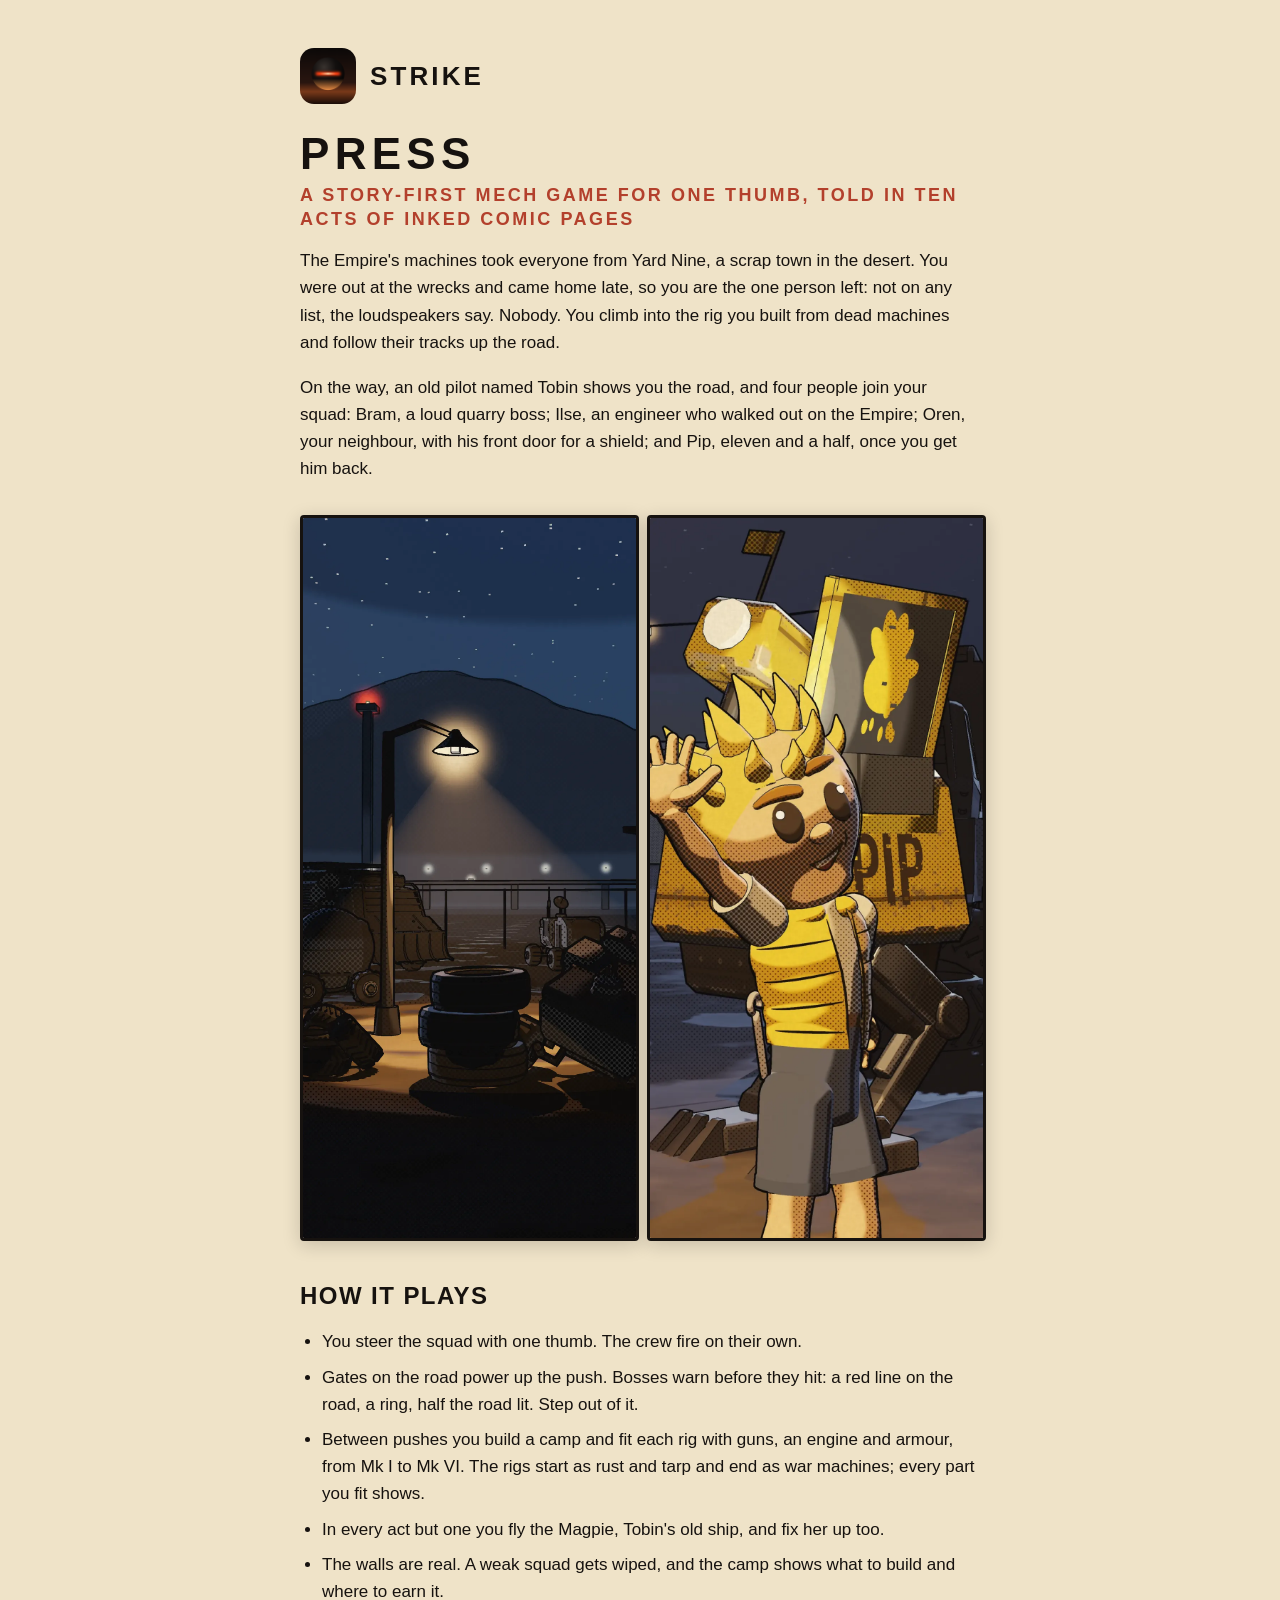
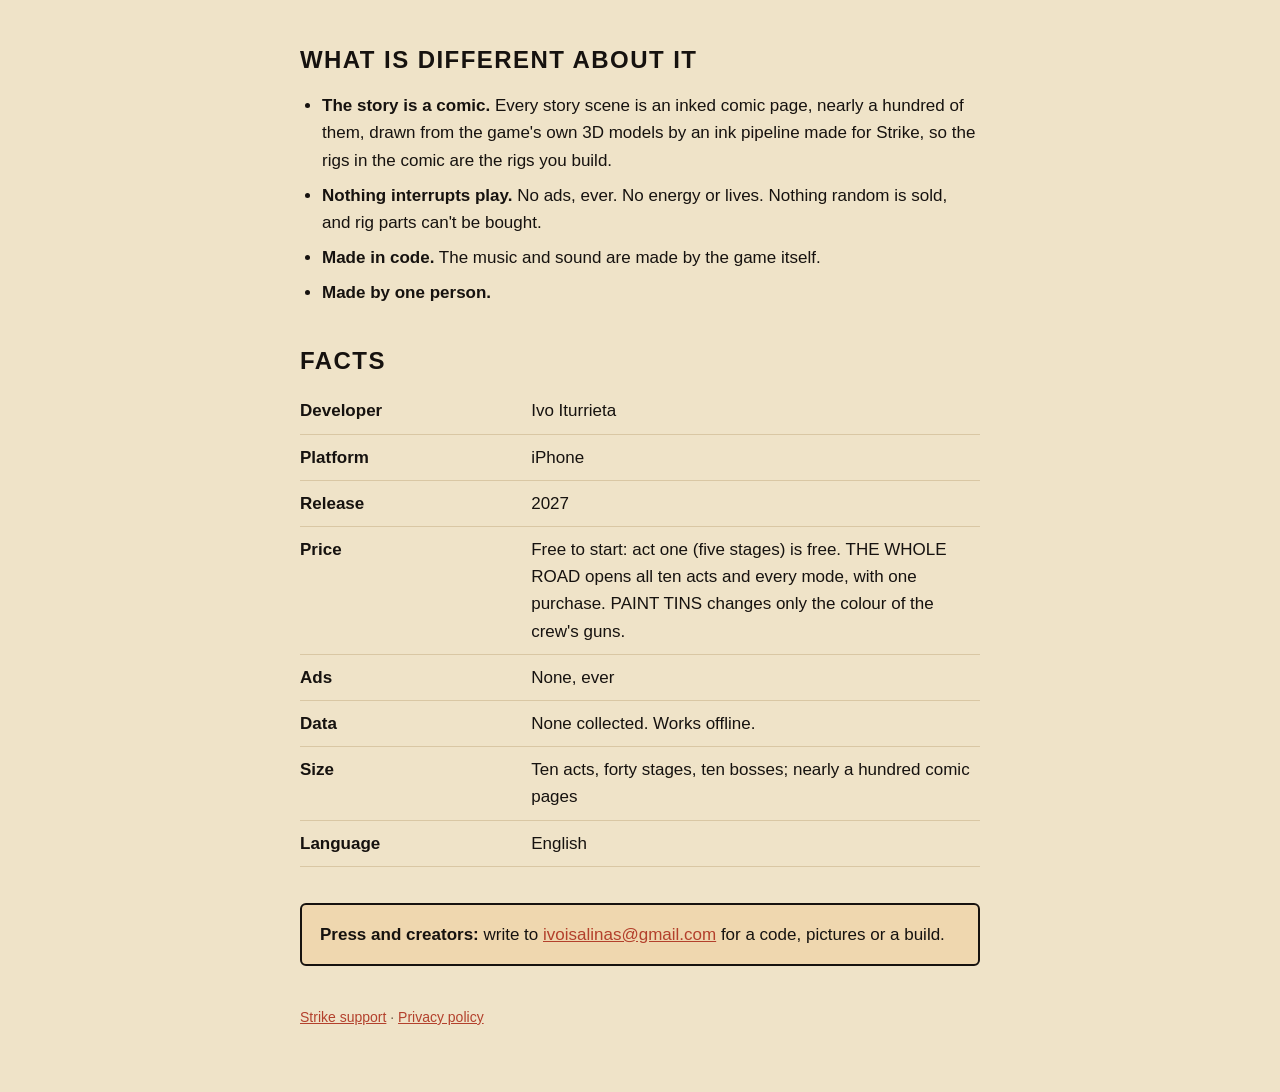
==== press.html @ 340314aa "Strike support, privacy and press pages" ====
<!doctype html>
<html lang="en">
<head>
<meta charset="utf-8">
<meta name="viewport" content="width=device-width, initial-scale=1">
<title>Strike · Press</title>
<meta name="description" content="Strike: a story-first mech game for one thumb, told in ten acts of inked comic pages. Facts and pictures for press.">
<link rel="icon" href="icon-256.png">
<link rel="stylesheet" href="style.css">
</head>
<body>
<main>
  <div class="top"><img src="icon-256.png" alt="Strike's icon"><a href="index.html">STRIKE</a></div>
  <h1>Press</h1>
  <p class="tag">A story-first mech game for one thumb, told in ten acts of inked comic pages</p>

  <p>The Empire's machines took everyone from Yard Nine, a scrap town in the desert. You were out at the wrecks and
  came home late, so you are the one person left: not on any list, the loudspeakers say. Nobody. You climb into the rig
  you built from dead machines and follow their tracks up the road.</p>

  <p>On the way, an old pilot named Tobin shows you the road, and four people join your squad: Bram, a loud quarry
  boss; Ilse, an engineer who walked out on the Empire; Oren, your neighbour, with his front door for a shield; and
  Pip, eleven and a half, once you get him back.</p>

  <div class="pages">
    <img src="yard-nine.webp" alt="The opening comic page: Yard Nine at night. 'Yard Nine. Home.'" loading="lazy">
    <img src="pip.webp" alt="Pip waving in front of his yellow rig." loading="lazy">
  </div>

  <h2>How it plays</h2>
  <ul>
    <li>You steer the squad with one thumb. The crew fire on their own.</li>
    <li>Gates on the road power up the push. Bosses warn before they hit: a red line on the road, a ring, half the road
      lit. Step out of it.</li>
    <li>Between pushes you build a camp and fit each rig with guns, an engine and armour, from Mk I to Mk VI. The rigs
      start as rust and tarp and end as war machines; every part you fit shows.</li>
    <li>In every act but one you fly the Magpie, Tobin's old ship, and fix her up too.</li>
    <li>The walls are real. A weak squad gets wiped, and the camp shows what to build and where to earn it.</li>
  </ul>

  <h2>What is different about it</h2>
  <ul>
    <li><b>The story is a comic.</b> Every story scene is an inked comic page, nearly a hundred of them, drawn from the
      game's own 3D models by an ink pipeline made for Strike, so the rigs in the comic are the rigs you build.</li>
    <li><b>Nothing interrupts play.</b> No ads, ever. No energy or lives. Nothing random is sold, and rig parts can't be
      bought.</li>
    <li><b>Made in code.</b> The music and sound are made by the game itself.</li>
    <li><b>Made by one person.</b></li>
  </ul>

  <h2>Facts</h2>
  <table>
    <tr><td>Developer</td><td>Ivo Iturrieta</td></tr>
    <tr><td>Platform</td><td>iPhone</td></tr>
    <tr><td>Release</td><td>2027</td></tr>
    <tr><td>Price</td><td>Free to start: act one (five stages) is free. THE WHOLE ROAD opens all ten acts and every
      mode, with one purchase. PAINT TINS changes only the colour of the crew's guns.</td></tr>
    <tr><td>Ads</td><td>None, ever</td></tr>
    <tr><td>Data</td><td>None collected. Works offline.</td></tr>
    <tr><td>Size</td><td>Ten acts, forty stages, ten bosses; nearly a hundred comic pages</td></tr>
    <tr><td>Language</td><td>English</td></tr>
  </table>

  <div class="contact">
    <b>Press and creators:</b> write to <a href="mailto:ivoisalinas@gmail.com">ivoisalinas@gmail.com</a> for a code,
    pictures or a build.
  </div>
</main>
<footer><a href="index.html">Strike support</a> · <a href="privacy.html">Privacy policy</a></footer>
</body>
</html>
---- style.css ----
:root { --ink: #16120F; --paper: #EFE3C8; --card: #F7EEDB; --orange: #E8932F; --red: #B3402C; --soft: #6E5E4C; --line: #D9C7A4; }
body { margin: 0; color: var(--ink); background: var(--paper); font: 17px/1.6 -apple-system, BlinkMacSystemFont, "Segoe UI", Helvetica, Arial, sans-serif; }
main, header { max-width: 680px; margin: 0 auto; padding: 0 22px; }
header { padding-top: 56px; text-align: center; }
header img.icon { width: 112px; height: 112px; border-radius: 26px; box-shadow: 0 6px 24px rgba(22, 18, 15, 0.25); }
h1 { font: 900 44px/1.1 "Avenir Next Condensed", "Arial Narrow", Impact, sans-serif; margin: 22px 0 6px; letter-spacing: 0.12em; text-transform: uppercase; }
h2 { font: 800 24px/1.25 "Avenir Next Condensed", "Arial Narrow", Impact, sans-serif; margin: 40px 0 12px; letter-spacing: 0.06em; text-transform: uppercase; }
.tag { color: var(--red); font: 700 18px/1.3 "Avenir Next Condensed", "Arial Narrow", sans-serif; letter-spacing: 0.14em; text-transform: uppercase; margin: 0 0 16px; }
header p { color: var(--soft); margin: 0 auto 10px; max-width: 540px; }
.pages { display: grid; grid-template-columns: 1fr 1fr; gap: 14px; margin: 32px 0 8px; }
.pages img { width: 100%; height: auto; border: 3px solid var(--ink); border-radius: 4px; background: var(--card); box-shadow: 0 4px 18px rgba(22, 18, 15, 0.18); }
.facts { display: grid; gap: 12px; grid-template-columns: repeat(auto-fit, minmax(180px, 1fr)); margin: 32px 0 8px; }
.fact { border: 2px solid var(--ink); border-radius: 6px; padding: 14px 16px; background: var(--card); }
.fact b { display: block; font-weight: 750; } .fact span { color: var(--soft); font-size: 15px; }
details { border-bottom: 1px solid var(--line); padding: 12px 0; } summary { cursor: pointer; font-weight: 650; }
details p { margin: 10px 0 2px; color: #2E261F; }
.contact { margin: 36px 0; padding: 16px 18px; border-radius: 6px; background: rgba(232, 147, 47, 0.16); border: 2px solid var(--ink); }
a { color: var(--red); } b { font-weight: 700; }
.top { display: flex; align-items: center; gap: 14px; margin: 48px 0 26px; }
.top img { width: 56px; height: 56px; border-radius: 14px; }
.top a { color: var(--ink); text-decoration: none; font: 900 26px/1 "Avenir Next Condensed", "Arial Narrow", Impact, sans-serif; letter-spacing: 0.12em; }
.date { color: var(--soft); font-size: 14px; margin: 0 0 28px; }
table { width: 100%; border-collapse: collapse; margin: 8px 0 24px; }
td { border-bottom: 1px solid var(--line); padding: 9px 8px 9px 0; vertical-align: top; }
td:first-child { font-weight: 700; width: 34%; }
ul { padding-left: 22px; } li { margin: 0 0 8px; }
p { margin: 0 0 18px; }
footer { max-width: 680px; margin: 40px auto 0; padding: 0 22px 64px; color: var(--soft); font-size: 14px; }
@media (max-width: 420px) { h1 { font-size: 36px; } .pages { gap: 10px; } }
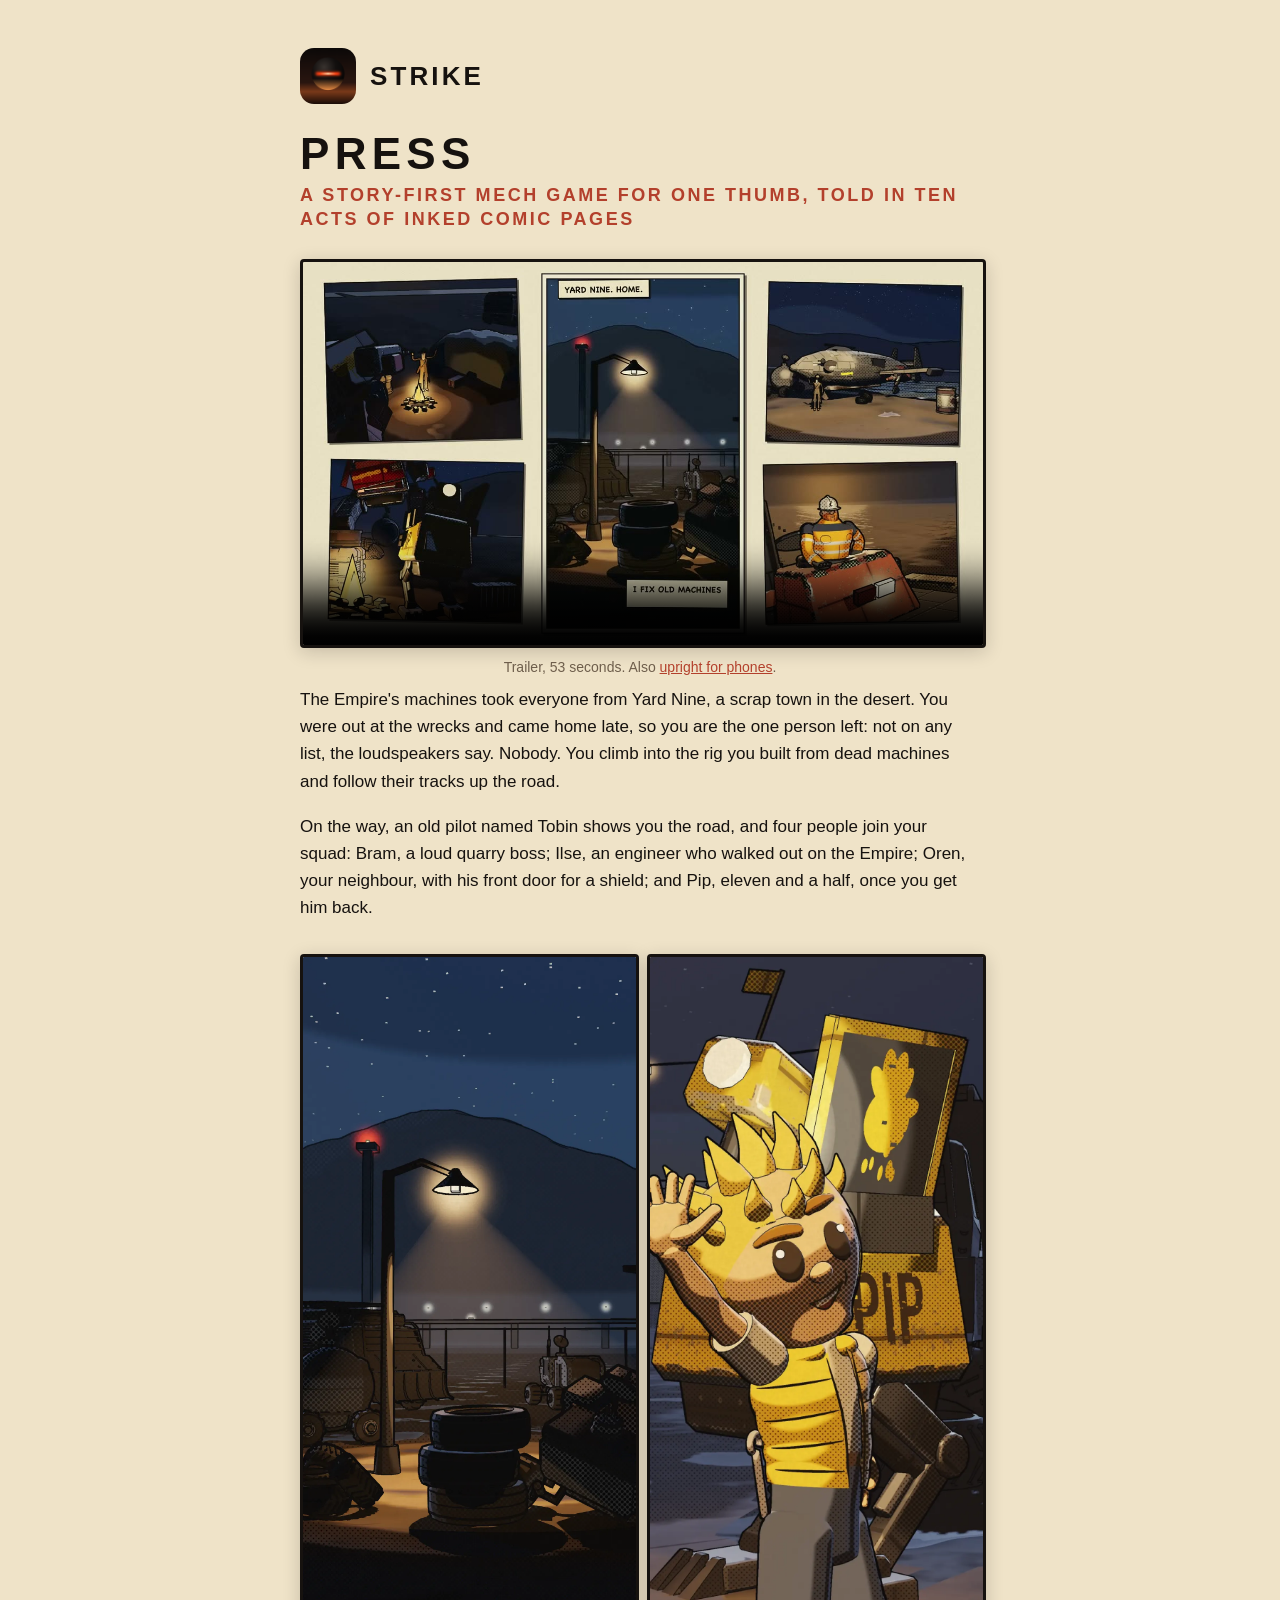
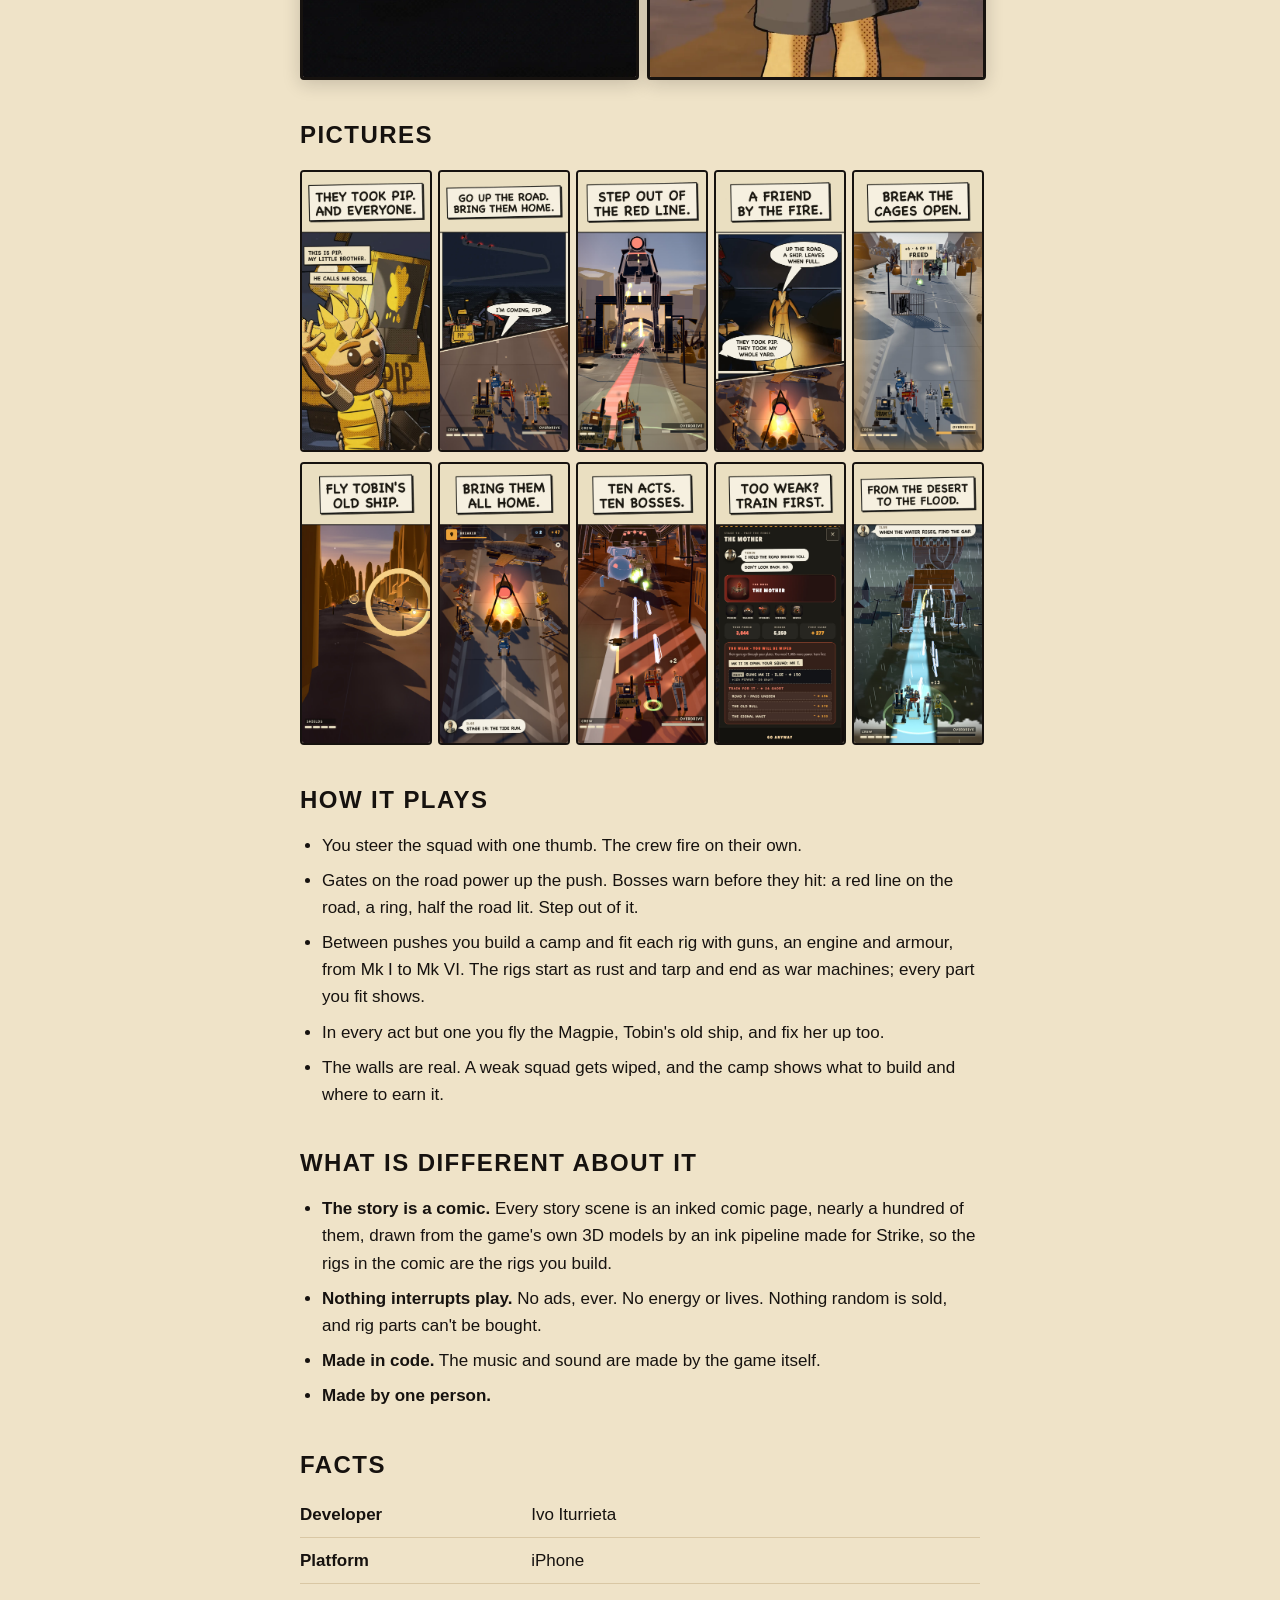
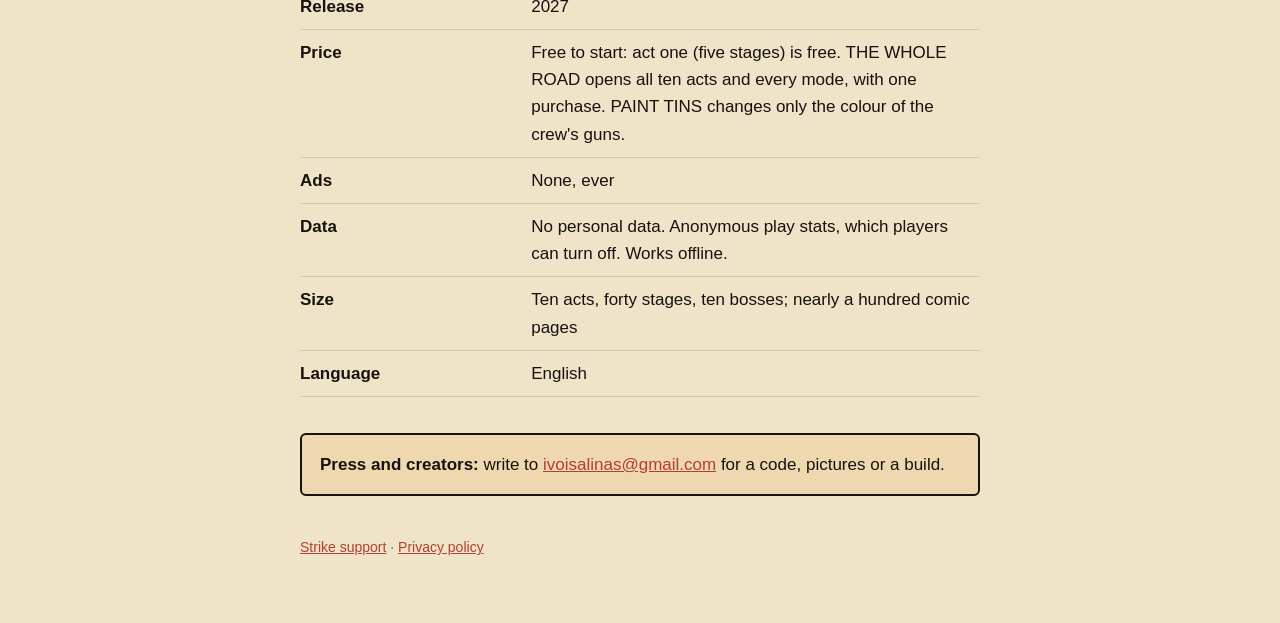
==== commit 965b65be: "Press page: trailer and screenshots" ====
--- a/press.html
+++ b/press.html
@@ -14,6 +14,13 @@
   <h1>Press</h1>
   <p class="tag">A story-first mech game for one thumb, told in ten acts of inked comic pages</p>
 
+  <div class="film">
+    <video controls playsinline preload="none" poster="media/trailer-wide-poster.jpg">
+      <source src="media/strike-trailer-wide.mp4" type="video/mp4">
+    </video>
+    <p>Trailer, 53 seconds. Also <a href="media/strike-trailer.mp4">upright for phones</a>.</p>
+  </div>
+
   <p>The Empire's machines took everyone from Yard Nine, a scrap town in the desert. You were out at the wrecks and
   came home late, so you are the one person left: not on any list, the loudspeakers say. Nobody. You climb into the rig
   you built from dead machines and follow their tracks up the road.</p>
@@ -25,6 +32,20 @@
   <div class="pages">
     <img src="yard-nine.webp" alt="The opening comic page: Yard Nine at night. 'Yard Nine. Home.'" loading="lazy">
     <img src="pip.webp" alt="Pip waving in front of his yellow rig." loading="lazy">
+  </div>
+
+  <h2>Pictures</h2>
+  <div class="shots">
+    <img src="shots/01-pip.jpg" alt="Pip waving from the comic: They took Pip. And everyone." loading="lazy">
+    <img src="shots/02-road.jpg" alt="A comic page turning into the squad on the road: Go up the road." loading="lazy">
+    <img src="shots/03-red-line.jpg" alt="The Warden fires its red line down the road." loading="lazy">
+    <img src="shots/04-tobin.jpg" alt="Tobin at the fire, in the comic and in the camp." loading="lazy">
+    <img src="shots/05-cages.jpg" alt="The squad breaks cages open on the road." loading="lazy">
+    <img src="shots/06-magpie.jpg" alt="Tobin's old ship flying low through the canyon." loading="lazy">
+    <img src="shots/07-home.jpg" alt="The five rigs round the fire at night." loading="lazy">
+    <img src="shots/08-bosses.jpg" alt="A boss fight against the Mother." loading="lazy">
+    <img src="shots/09-train.jpg" alt="A road's sheet: too weak, and where to train." loading="lazy">
+    <img src="shots/10-flood.jpg" alt="The Dredger's flood in the rain." loading="lazy">
   </div>
 
   <h2>How it plays</h2>
@@ -56,7 +77,7 @@
     <tr><td>Price</td><td>Free to start: act one (five stages) is free. THE WHOLE ROAD opens all ten acts and every
       mode, with one purchase. PAINT TINS changes only the colour of the crew's guns.</td></tr>
     <tr><td>Ads</td><td>None, ever</td></tr>
-    <tr><td>Data</td><td>None collected. Works offline.</td></tr>
+    <tr><td>Data</td><td>No personal data. Anonymous play stats, which players can turn off. Works offline.</td></tr>
     <tr><td>Size</td><td>Ten acts, forty stages, ten bosses; nearly a hundred comic pages</td></tr>
     <tr><td>Language</td><td>English</td></tr>
   </table>
--- a/style.css
+++ b/style.css
@@ -26,4 +26,10 @@
 ul { padding-left: 22px; } li { margin: 0 0 8px; }
 p { margin: 0 0 18px; }
 footer { max-width: 680px; margin: 40px auto 0; padding: 0 22px 64px; color: var(--soft); font-size: 14px; }
-@media (max-width: 420px) { h1 { font-size: 36px; } .pages { gap: 10px; } }
+.film { margin: 28px 0 8px; }
+.film video { display: block; width: 100%; height: auto; border: 3px solid var(--ink); border-radius: 4px; background: #16120f; box-shadow: 0 4px 18px rgba(22, 18, 15, 0.18); }
+.film.tall video { max-width: 360px; margin: 0 auto; }
+.film p { color: var(--soft); font-size: 14px; margin: 8px 0 0; text-align: center; }
+.shots { display: grid; grid-template-columns: repeat(5, 1fr); gap: 10px; margin: 20px 0 8px; }
+.shots img { width: 100%; height: auto; border: 2px solid var(--ink); border-radius: 4px; }
+@media (max-width: 420px) { h1 { font-size: 36px; } .pages { gap: 10px; } .shots { grid-template-columns: repeat(3, 1fr); gap: 8px; } }
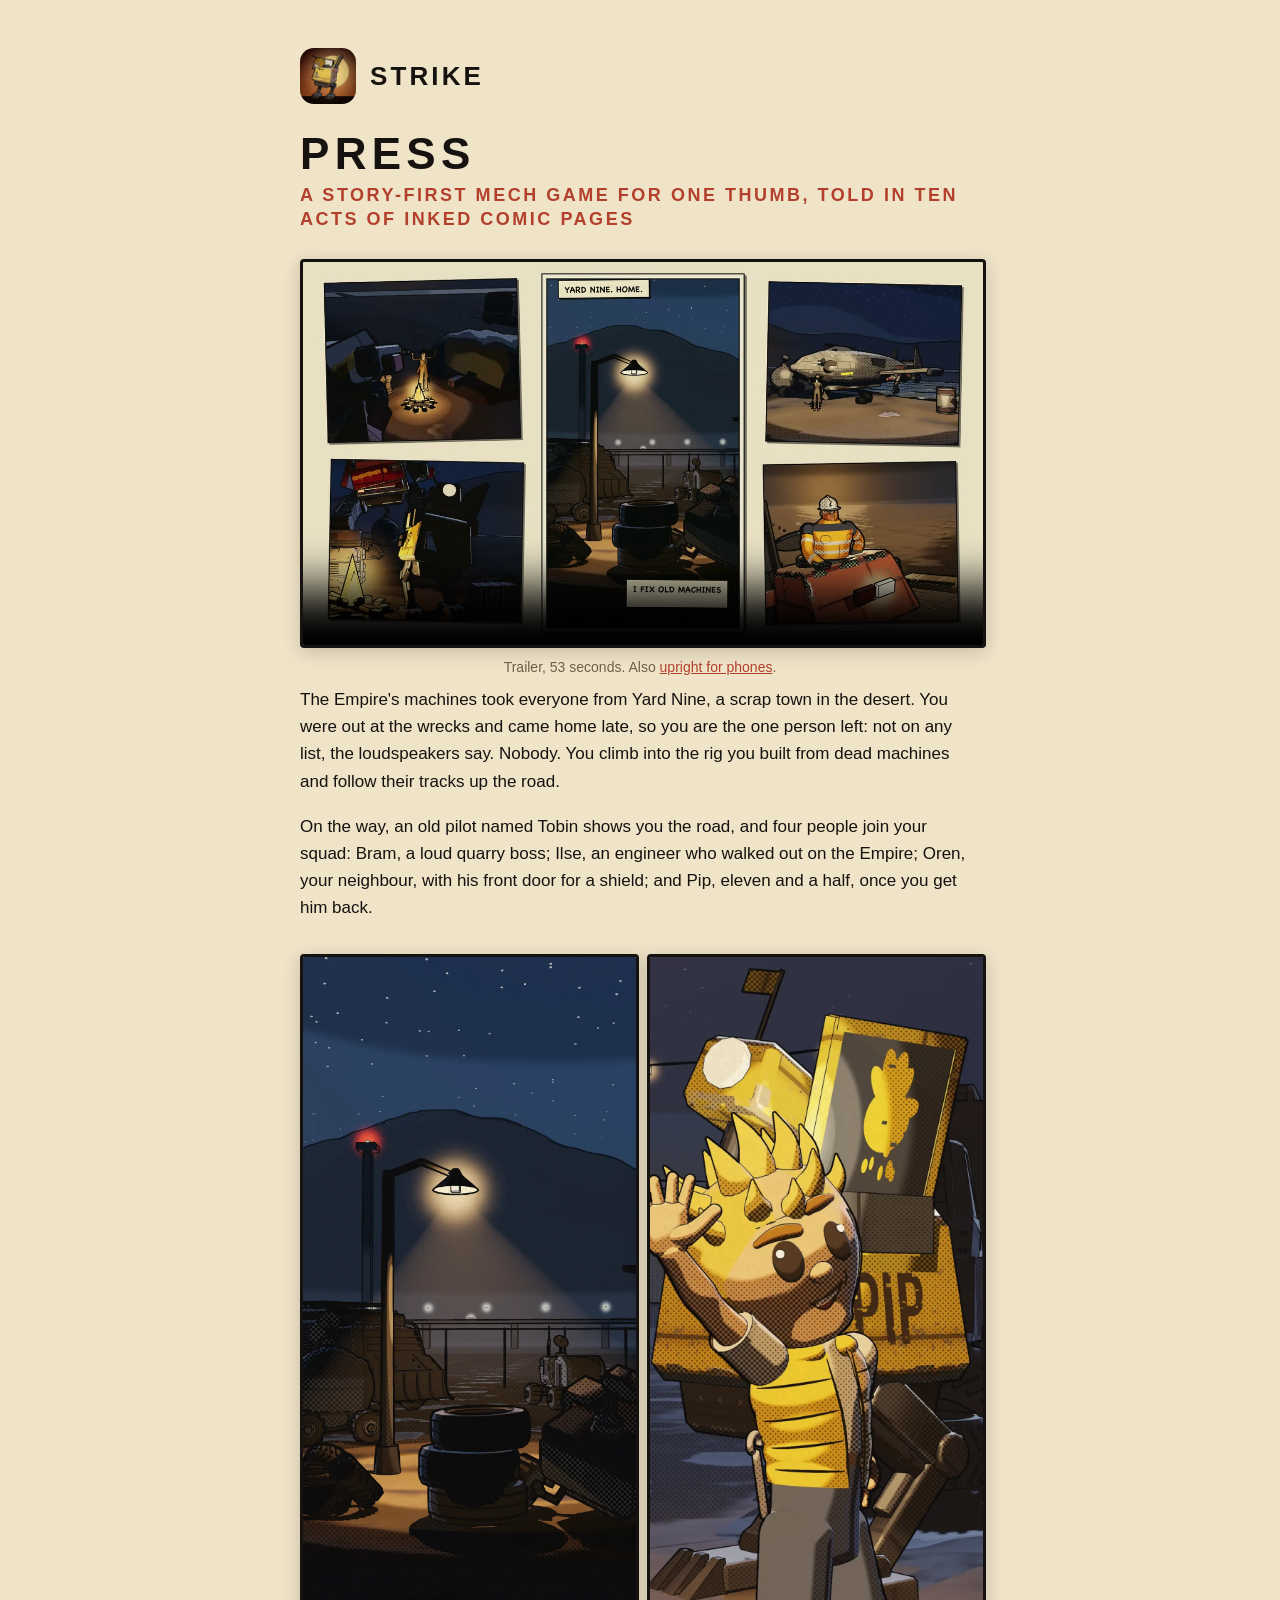
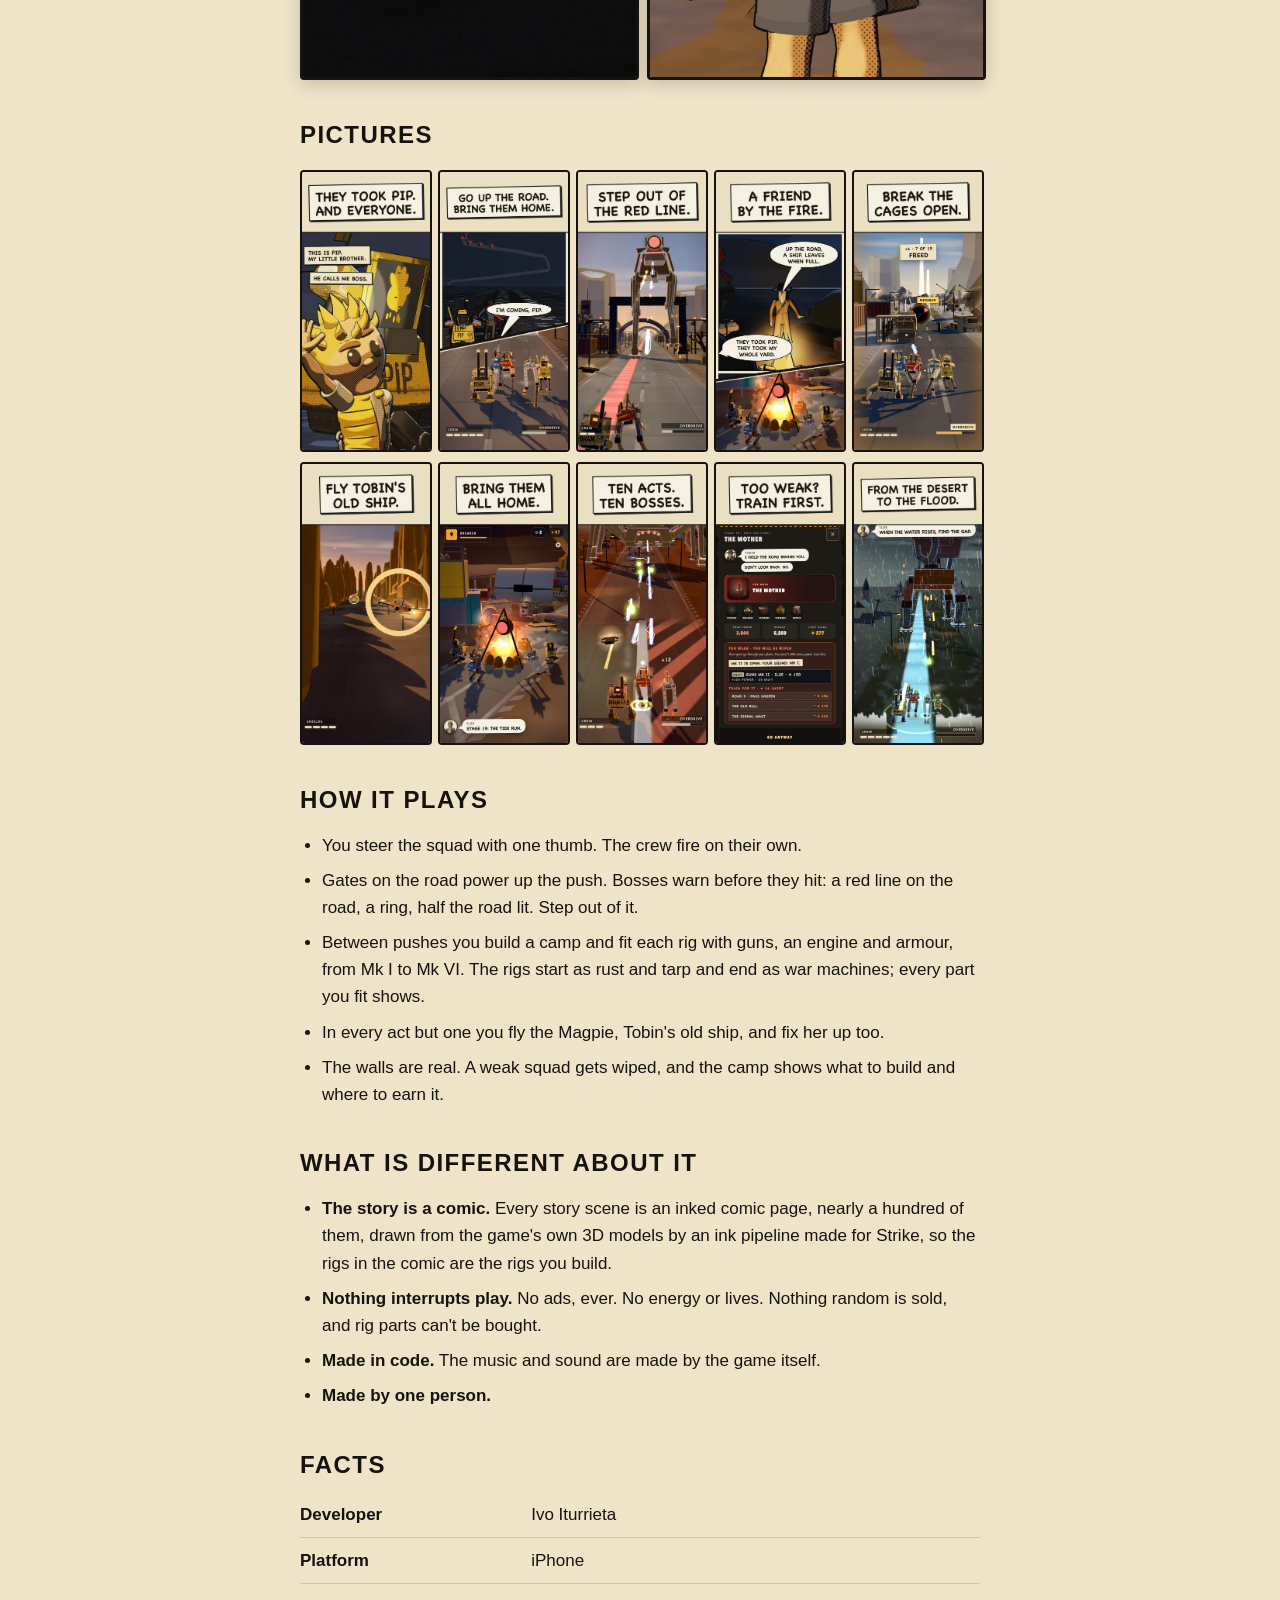
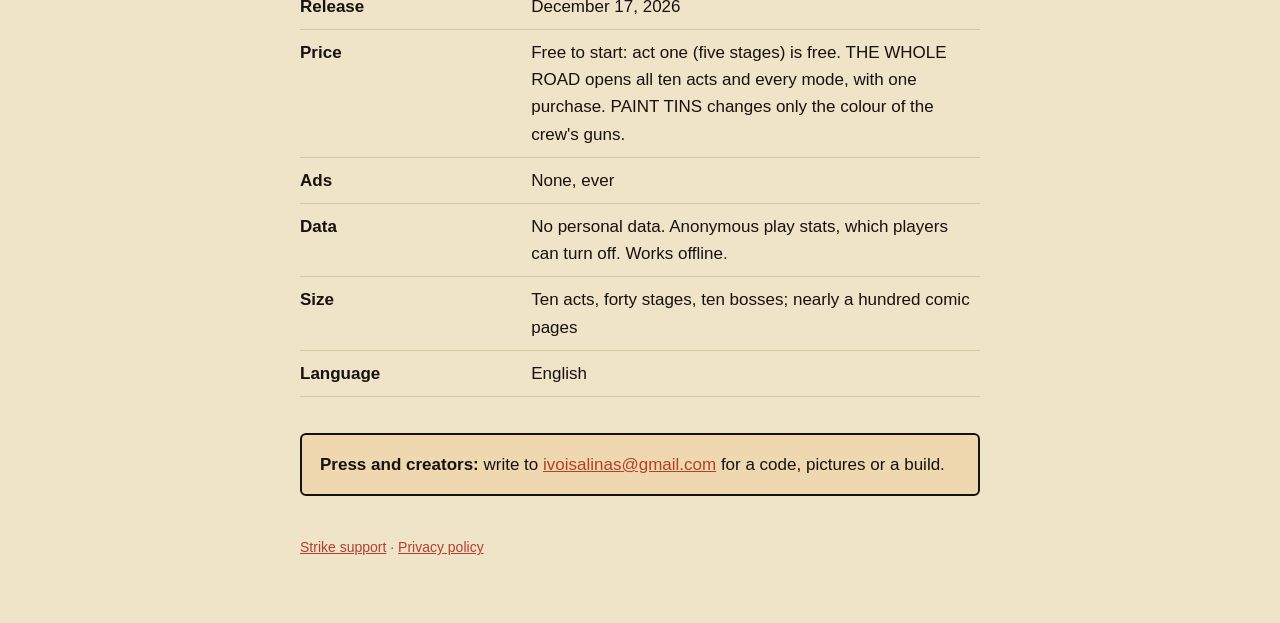
==== commit cdb2a444: "Press: v82 pictures, trailer, icon; release Dec 17" ====
--- a/press.html
+++ b/press.html
@@ -73,7 +73,7 @@
   <table>
     <tr><td>Developer</td><td>Ivo Iturrieta</td></tr>
     <tr><td>Platform</td><td>iPhone</td></tr>
-    <tr><td>Release</td><td>2027</td></tr>
+    <tr><td>Release</td><td>December 17, 2026</td></tr>
     <tr><td>Price</td><td>Free to start: act one (five stages) is free. THE WHOLE ROAD opens all ten acts and every
       mode, with one purchase. PAINT TINS changes only the colour of the crew's guns.</td></tr>
     <tr><td>Ads</td><td>None, ever</td></tr>
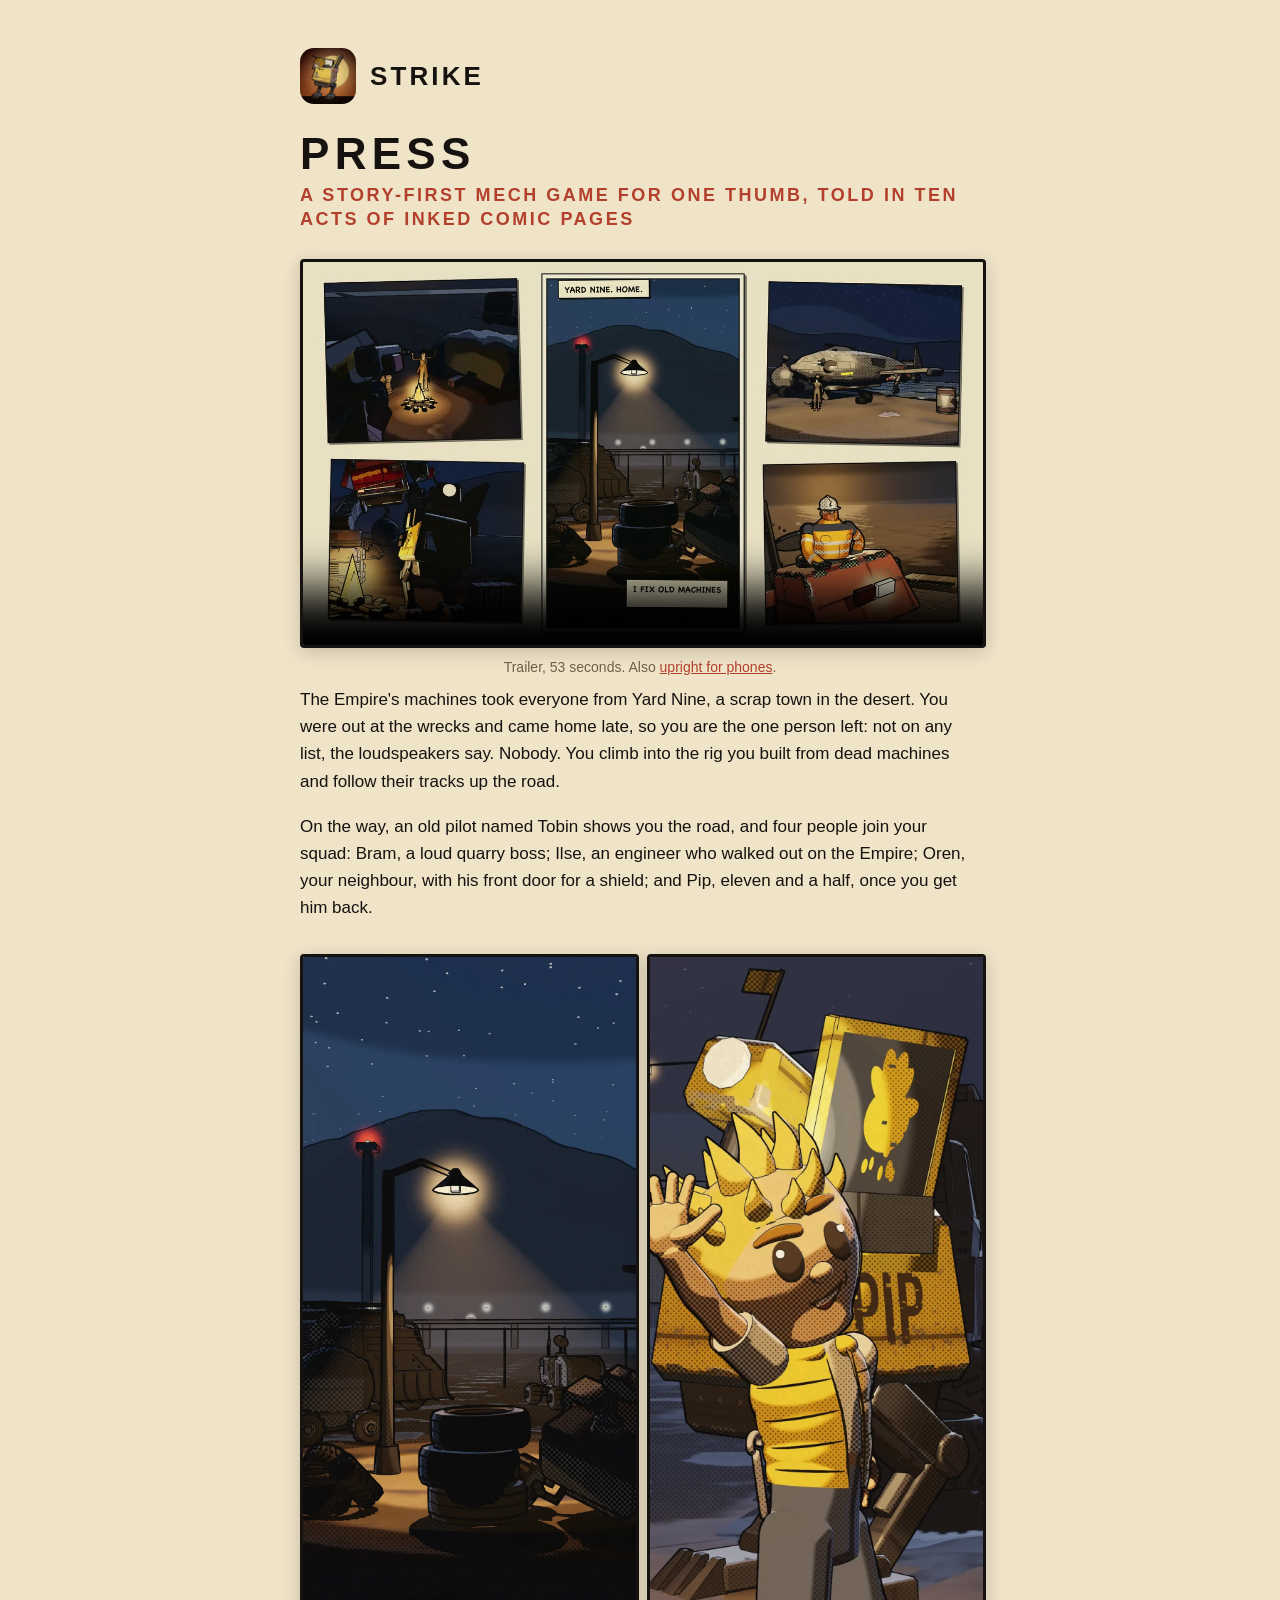
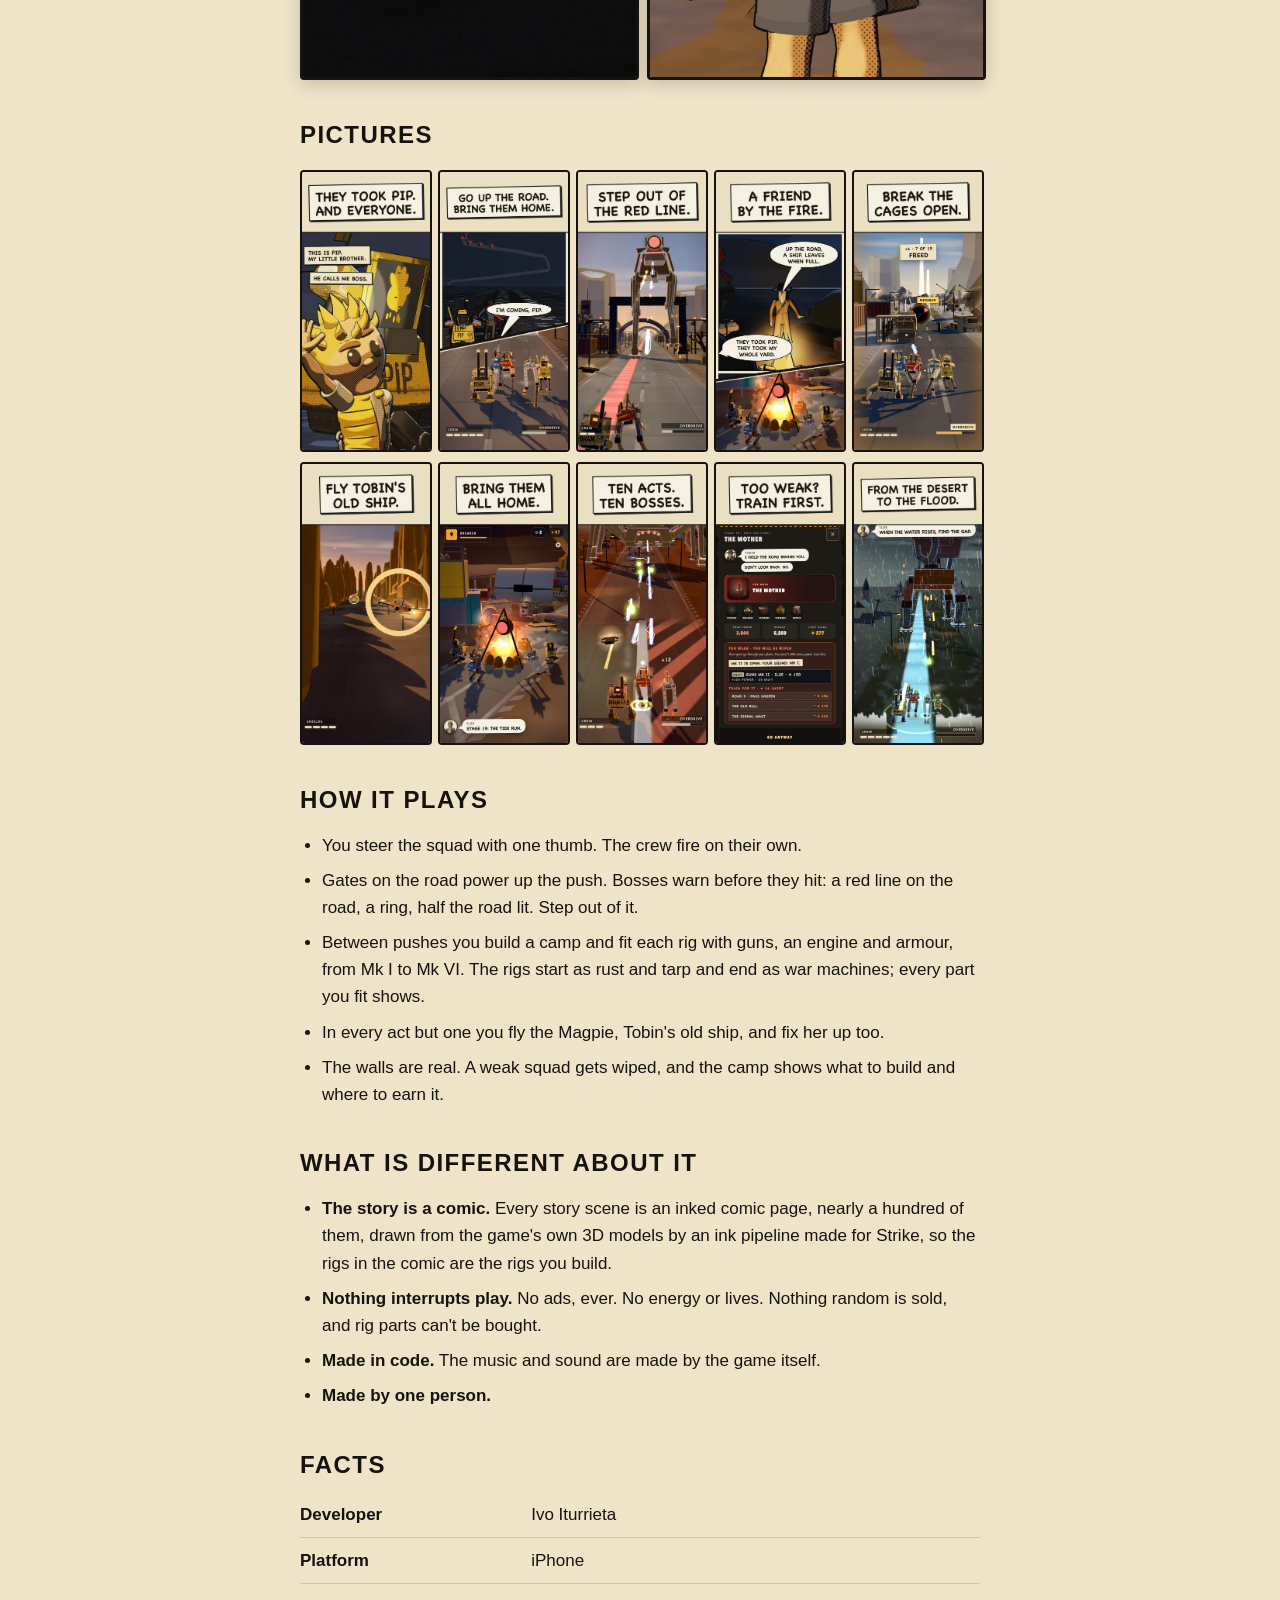
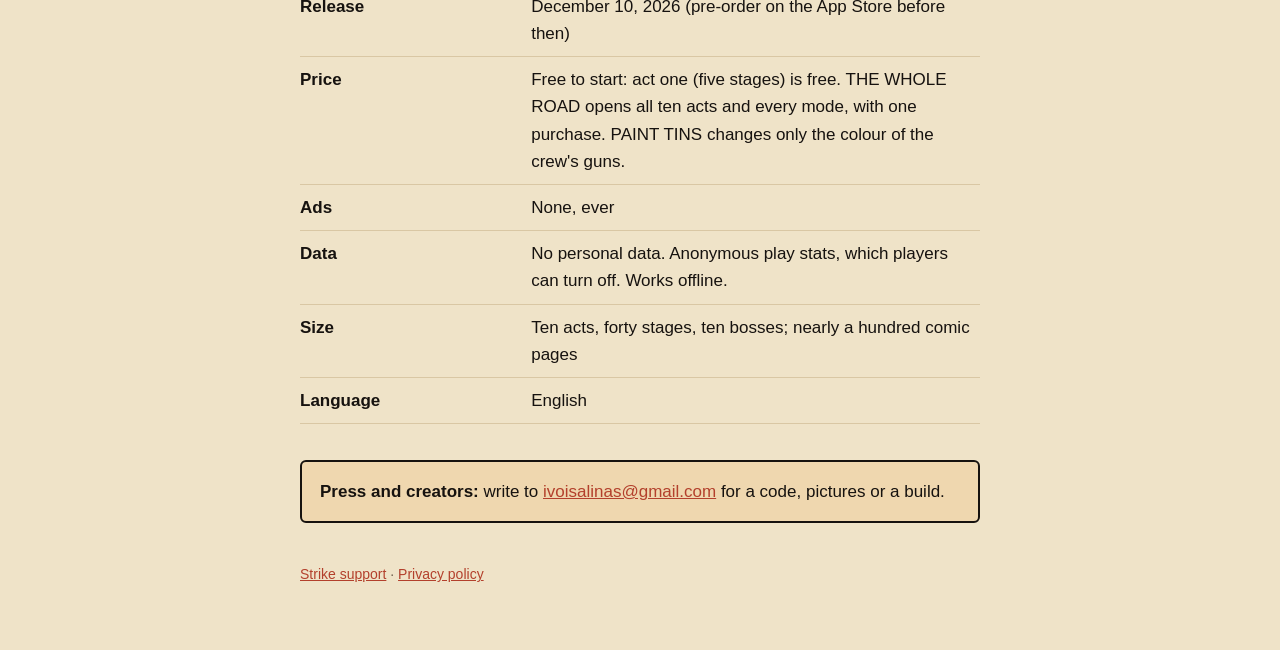
==== commit 78a9ead9: "Press: release Dec 10, pre-order first" ====
--- a/press.html
+++ b/press.html
@@ -73,7 +73,7 @@
   <table>
     <tr><td>Developer</td><td>Ivo Iturrieta</td></tr>
     <tr><td>Platform</td><td>iPhone</td></tr>
-    <tr><td>Release</td><td>December 17, 2026</td></tr>
+    <tr><td>Release</td><td>December 10, 2026 (pre-order on the App Store before then)</td></tr>
     <tr><td>Price</td><td>Free to start: act one (five stages) is free. THE WHOLE ROAD opens all ten acts and every
       mode, with one purchase. PAINT TINS changes only the colour of the crew's guns.</td></tr>
     <tr><td>Ads</td><td>None, ever</td></tr>
